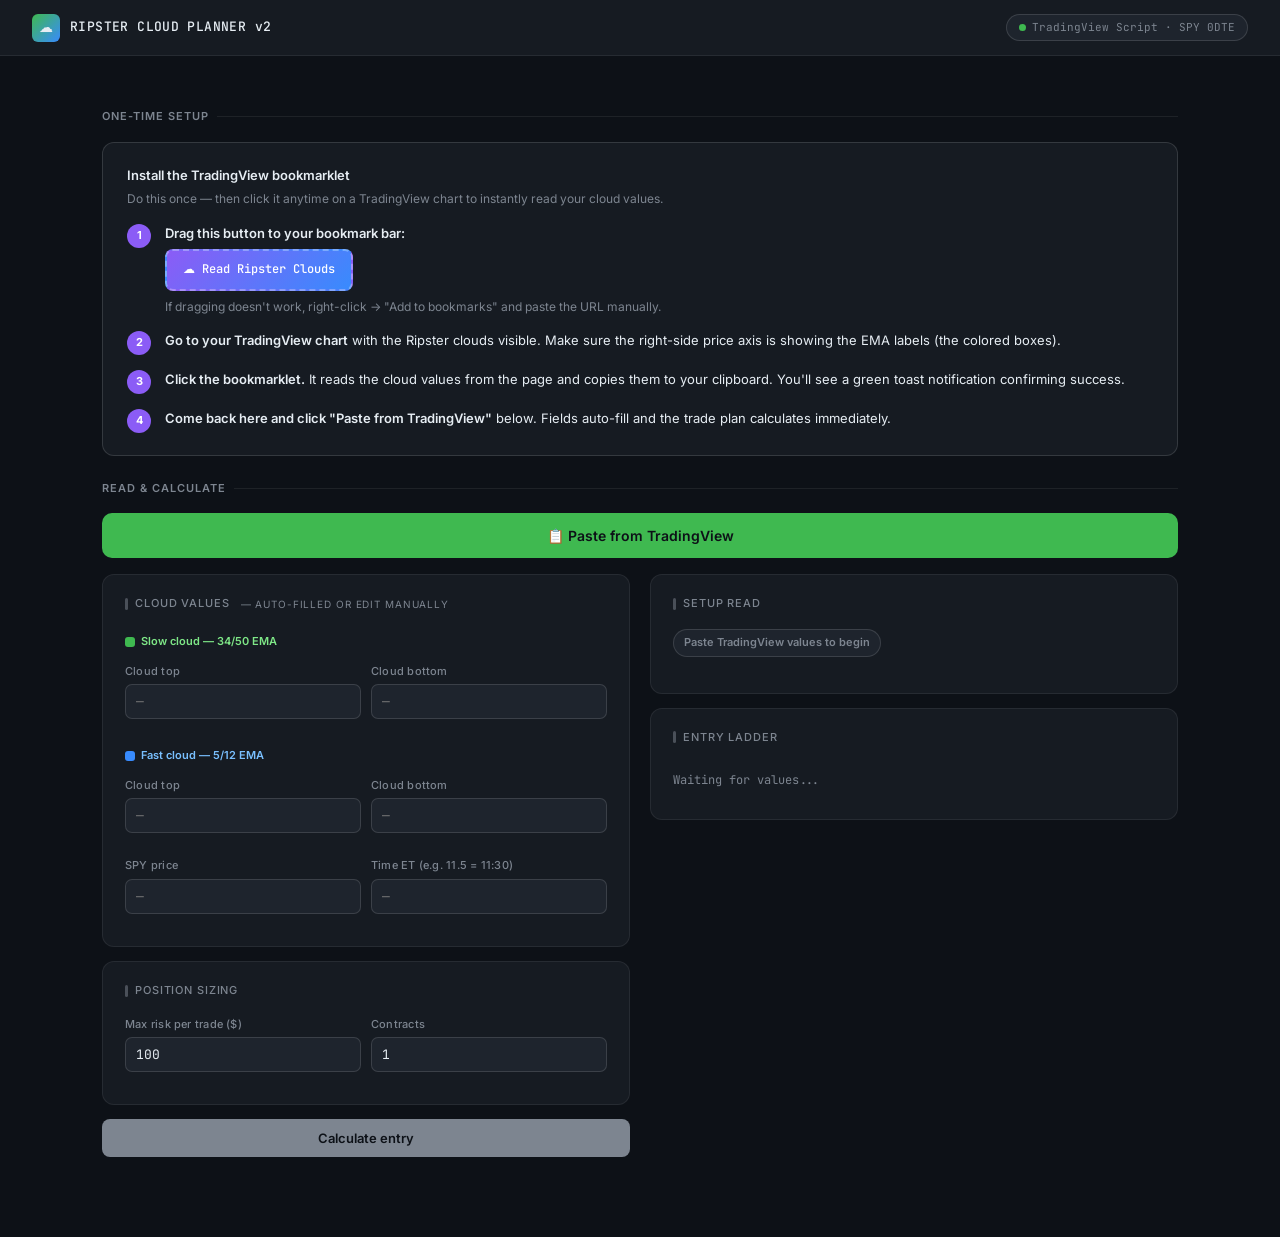
==== index.html @ 317e3c18 "Refactor into modular file structure - Extract CSS to assets/css/styles.css - Split JS into assets/j" ====
<!DOCTYPE html>
<html lang="en">
<head>
<meta charset="UTF-8">
<meta name="viewport" content="width=device-width, initial-scale=1.0">
<title>Ripster Cloud Planner v2</title>
<link href="https://fonts.googleapis.com/css2?family=Inter:wght@300;400;500;600&family=JetBrains+Mono:wght@400;500&display=swap" rel="stylesheet">
<link rel="stylesheet" href="assets/css/styles.css">
</head>
<body>

<header>
  <div class="logo">
    <div class="logo-mark">☁</div>
    RIPSTER CLOUD PLANNER v2
  </div>
  <div class="header-pill"><div class="live-dot"></div> TradingView Script · SPY 0DTE</div>
</header>

<div class="container">

  <!-- Direction banner -->
  <div class="dir-banner" id="dir-banner">
    <div class="dir-left">
      <div class="dir-icon" id="dir-icon"></div>
      <div>
        <div class="dir-title" id="dir-title"></div>
        <div class="dir-sub"   id="dir-sub"></div>
      </div>
    </div>
    <div class="dir-badges" id="dir-badges"></div>
  </div>

  <!-- ── Bookmarklet Setup ── -->
  <div class="section-head">One-time setup</div>

  <div class="setup-card">
    <div style="font-size:13px;font-weight:600;color:var(--text);margin-bottom:4px">Install the TradingView bookmarklet</div>
    <div style="font-size:12px;color:var(--muted)">Do this once — then click it anytime on a TradingView chart to instantly read your cloud values.</div>

    <div class="setup-steps">
      <div class="step">
        <div class="step-num">1</div>
        <div class="step-body">
          <strong>Drag this button to your bookmark bar:</strong><br>
          <a class="bookmarklet-btn" id="bookmarklet-link" href="#">
            ☁ Read Ripster Clouds
          </a>
          <div class="dim">If dragging doesn't work, right-click → "Add to bookmarks" and paste the URL manually.</div>
        </div>
      </div>
      <div class="step">
        <div class="step-num">2</div>
        <div class="step-body">
          <strong>Go to your TradingView chart</strong> with the Ripster clouds visible. Make sure the right-side price axis is showing the EMA labels (the colored boxes).
        </div>
      </div>
      <div class="step">
        <div class="step-num">3</div>
        <div class="step-body">
          <strong>Click the bookmarklet.</strong> It reads the cloud values from the page and copies them to your clipboard. You'll see a green toast notification confirming success.
        </div>
      </div>
      <div class="step">
        <div class="step-num">4</div>
        <div class="step-body">
          <strong>Come back here and click "Paste from TradingView"</strong> below. Fields auto-fill and the trade plan calculates immediately.
        </div>
      </div>
    </div>
  </div>

  <!-- ── Paste & Calculate ── -->
  <div class="section-head">Read &amp; calculate</div>

  <button class="paste-btn" id="paste-btn" onclick="pasteFromClipboard()">
    📋 Paste from TradingView
  </button>

  <div class="status-bar" id="status-bar">
    <span id="status-text"></span>
  </div>

  <div class="last-read" id="last-read">
    <div style="font-size:10px;font-weight:600;text-transform:uppercase;letter-spacing:.07em;color:var(--muted);margin-bottom:8px">Last read from TradingView</div>
    <div id="last-read-rows"></div>
  </div>

  <!-- ── Planner ── -->
  <div class="grid-2" style="align-items:start">
    <div>
      <div class="card">
        <div class="card-title">Cloud values <span style="font-size:10px;font-weight:400;color:var(--muted);margin-left:4px">— auto-filled or edit manually</span></div>

        <div class="cloud-pair">
          <div class="cloud-pair-label">
            <span class="swatch" id="slow-swatch" style="background:#3fb950"></span>
            <span id="slow-label" style="color:var(--green-txt);font-size:11px;font-weight:600">Slow cloud — 34/50 EMA</span>
          </div>
          <div class="field"><label>Cloud top</label><input type="number" id="slowTop" step="0.25" placeholder="—"></div>
          <div class="field"><label>Cloud bottom</label><input type="number" id="slowBot" step="0.25" placeholder="—"></div>
        </div>

        <div class="cloud-pair">
          <div class="cloud-pair-label">
            <span class="swatch" id="fast-swatch" style="background:#388bfd"></span>
            <span id="fast-label" style="color:var(--blue-txt);font-size:11px;font-weight:600">Fast cloud — 5/12 EMA</span>
          </div>
          <div class="field"><label>Cloud top</label><input type="number" id="fastTop" step="0.25" placeholder="—"></div>
          <div class="field"><label>Cloud bottom</label><input type="number" id="fastBot" step="0.25" placeholder="—"></div>
        </div>

        <div class="cloud-pair" style="margin-bottom:0">
          <div class="field"><label>SPY price</label><input type="number" id="spyPrice" step="0.01" placeholder="—"></div>
          <div class="field"><label>Time ET (e.g. 11.5 = 11:30)</label><input type="number" id="spyHour" step="0.5" min="9" max="16" placeholder="—"></div>
        </div>
      </div>

      <div class="card" style="margin-top:14px">
        <div class="card-title">Position sizing</div>
        <div class="cloud-pair" style="margin-bottom:0">
          <div class="field"><label>Max risk per trade ($)</label><input type="number" id="risk" value="100" step="10"></div>
          <div class="field"><label>Contracts</label><input type="number" id="contracts" value="1" min="1"></div>
        </div>
      </div>

      <button class="calc-btn" id="calc-btn" onclick="calc()" style="margin-top:14px;background:var(--muted);color:#0d1117">Calculate entry</button>
    </div>

    <div>
      <div class="card">
        <div class="card-title">Setup read</div>
        <div id="badges" style="display:flex;flex-wrap:wrap;gap:6px;margin-bottom:16px">
          <span class="badge bm">Paste TradingView values to begin</span>
        </div>
        <div id="signals"></div>
      </div>
      <div class="card" style="margin-top:14px">
        <div class="card-title">Entry ladder</div>
        <div id="ladder" class="ladder"><span style="color:var(--muted);font-size:12px">Waiting for values...</span></div>
      </div>
    </div>
  </div>

  <div id="output" class="hidden">
    <div class="section-head">Trade plan</div>
    <div class="grid-5" id="metrics"></div>
    <div class="card" style="margin-bottom:14px">
      <div class="card-title">Entry levels</div>
      <div style="overflow-x:auto">
        <table>
          <thead><tr><th>Setup</th><th>Strike</th><th>SPY entry ~</th><th>Hard stop</th><th>Target 1</th><th>Target 2</th></tr></thead>
          <tbody id="etbody"></tbody>
        </table>
      </div>
    </div>
    <div class="card"><div class="card-title">Stop loss &amp; exit rules</div><div id="stopRules"></div></div>
  </div>

</div>

<!-- planner.js must load before bookmarklet.js (bookmarklet calls populateAndCalc) -->
<script src="assets/js/planner.js"></script>
<script src="assets/js/bookmarklet.js"></script>
</body>
</html>
---- assets/css/styles.css ----
*, *::before, *::after { box-sizing: border-box; margin: 0; padding: 0; }
:root {
  --bg:#0d1117; --bg2:#161b22; --bg3:#1e242d;
  --border:rgba(255,255,255,0.07); --border2:rgba(255,255,255,0.13);
  --text:#e6edf3; --muted:#7d8590;
  --green:#3fb950; --green-dim:#1a3a22; --green-txt:#7ee787;
  --red:#f85149;   --red-dim:#3a1a1a;   --red-txt:#ff7b72;
  --amber:#d29922; --amber-dim:#332700; --amber-txt:#e3b341;
  --blue:#388bfd;  --blue-dim:#1a2a3a;  --blue-txt:#79c0ff;
  --purple:#8b5cf6; --purple-dim:#1e1a3a;
  --mono:'JetBrains Mono',monospace; --sans:'Inter',system-ui,sans-serif;
}
body { background:var(--bg); color:var(--text); font-family:var(--sans); font-size:14px; line-height:1.6; min-height:100vh; }

header { border-bottom:1px solid var(--border); padding:0 32px; height:56px; display:flex; align-items:center; justify-content:space-between; background:var(--bg2); position:sticky; top:0; z-index:10; }
.logo { display:flex; align-items:center; gap:10px; font-family:var(--mono); font-size:13px; font-weight:500; letter-spacing:.03em; }
.logo-mark { width:28px; height:28px; background:linear-gradient(135deg,var(--green),var(--blue)); border-radius:6px; display:flex; align-items:center; justify-content:center; font-size:14px; }
.header-pill { display:flex; align-items:center; gap:6px; background:var(--bg3); border:1px solid var(--border2); border-radius:20px; padding:4px 12px; font-size:11px; color:var(--muted); font-family:var(--mono); }
.live-dot { width:7px; height:7px; border-radius:50%; background:var(--green); animation:pulse 2s infinite; }
@keyframes pulse { 0%,100%{opacity:1} 50%{opacity:.4} }
@keyframes spin   { to { transform:rotate(360deg); } }

.container { max-width:1140px; margin:0 auto; padding:28px 32px 60px; }

/* ── Direction banner ── */
.dir-banner { border-radius:12px; padding:16px 22px; margin-bottom:20px; display:none; align-items:center; justify-content:space-between; gap:16px; flex-wrap:wrap; }
.dir-banner.bull { background:var(--green-dim); border:1px solid rgba(63,185,80,.25); }
.dir-banner.bear { background:var(--red-dim);   border:1px solid rgba(248,81,73,.25); }
.dir-banner.wait { background:var(--amber-dim); border:1px solid rgba(210,153,34,.25); }
.dir-left { display:flex; align-items:center; gap:14px; }
.dir-icon { font-size:32px; line-height:1; }
.dir-title { font-size:20px; font-weight:600; font-family:var(--mono); }
.dir-sub { font-size:12px; opacity:.8; margin-top:2px; }
.dir-badges { display:flex; flex-wrap:wrap; gap:6px; }

/* ── Bookmarklet setup card ── */
.setup-card { background:var(--bg2); border:1px solid var(--border2); border-radius:12px; padding:22px 24px; margin-bottom:20px; }
.setup-steps { display:flex; flex-direction:column; gap:14px; margin-top:14px; }
.step { display:flex; align-items:flex-start; gap:14px; }
.step-num { width:24px; height:24px; border-radius:50%; background:var(--purple); display:flex; align-items:center; justify-content:center; font-size:11px; font-weight:700; flex-shrink:0; margin-top:1px; color:#fff; }
.step-body { flex:1; font-size:13px; color:var(--text); line-height:1.6; }
.step-body strong { color:var(--text); font-weight:600; }
.step-body .dim { color:var(--muted); font-size:12px; }

/* Bookmarklet drag button */
.bookmarklet-btn {
  display:inline-flex; align-items:center; gap:8px;
  background:linear-gradient(135deg,var(--purple),var(--blue));
  color:#fff; padding:9px 16px; border-radius:8px;
  font-family:var(--mono); font-size:12px; font-weight:500;
  text-decoration:none; cursor:grab; border:2px dashed rgba(255,255,255,.3);
  transition:opacity .15s; margin:6px 0;
  user-select:none;
}
.bookmarklet-btn:hover { opacity:.85; }
.bookmarklet-btn:active { cursor:grabbing; }

/* Paste button */
.paste-btn { display:flex; align-items:center; justify-content:center; gap:10px; width:100%; padding:14px; border-radius:10px; border:none; cursor:pointer; font-family:var(--sans); font-size:14px; font-weight:600; background:var(--green); color:#0d1117; transition:opacity .15s, transform .1s; margin-bottom:16px; }
.paste-btn:hover { opacity:.88; }
.paste-btn:active { transform:scale(.98); }
.paste-btn.bear { background:var(--red); color:#fff; }

/* Status */
.status-bar { background:var(--bg2); border:1px solid var(--border); border-radius:10px; padding:12px 16px; margin-bottom:16px; display:none; align-items:center; gap:10px; font-size:13px; }
.ok { color:var(--green-txt); } .err { color:var(--red-txt); }

/* Last read display */
.last-read { display:none; background:var(--bg3); border:1px solid var(--border2); border-radius:10px; padding:12px 16px; margin-bottom:16px; font-family:var(--mono); font-size:12px; }
.last-read-row { display:flex; justify-content:space-between; align-items:center; padding:3px 0; border-bottom:1px solid var(--border); }
.last-read-row:last-child { border-bottom:none; }
.lr-label { color:var(--muted); font-size:11px; }
.lr-val { font-weight:500; }

/* Layout */
.section-head { font-size:11px; font-weight:600; text-transform:uppercase; letter-spacing:.09em; color:var(--muted); margin:24px 0 16px; display:flex; align-items:center; gap:8px; }
.section-head::after { content:''; flex:1; height:1px; background:var(--border); }
.grid-2 { display:grid; grid-template-columns:1fr 1fr; gap:20px; margin-bottom:20px; }
.grid-5 { display:grid; grid-template-columns:repeat(5,1fr); gap:12px; margin-bottom:20px; }
.cloud-pair { display:grid; grid-template-columns:1fr 1fr; gap:10px; margin-bottom:12px; }
.cloud-pair-label { grid-column:1/-1; font-size:11px; font-weight:600; padding:4px 0 2px; display:flex; align-items:center; gap:6px; }
.swatch { width:10px; height:10px; border-radius:3px; }

.card { background:var(--bg2); border:1px solid var(--border); border-radius:12px; padding:20px 22px; }
.card-title { font-size:11px; font-weight:500; text-transform:uppercase; letter-spacing:.08em; color:var(--muted); margin-bottom:16px; display:flex; align-items:center; gap:7px; }
.card-title::before { content:''; display:inline-block; width:3px; height:12px; border-radius:2px; background:currentColor; opacity:.5; }

.field { margin-bottom:12px; } .field:last-child { margin-bottom:0; }
label { display:block; font-size:11px; color:var(--muted); margin-bottom:4px; font-weight:500; letter-spacing:.02em; }
input[type=number] { width:100%; background:var(--bg3); border:1px solid var(--border2); border-radius:7px; color:var(--text); font-family:var(--mono); font-size:13px; padding:8px 10px; outline:none; transition:border-color .15s; -moz-appearance:textfield; }
input[type=number]::-webkit-inner-spin-button, input[type=number]::-webkit-outer-spin-button { -webkit-appearance:none; }
input[type=number]:focus { border-color:var(--blue); }
input[type=number].filled { border-color:var(--green); background:rgba(63,185,80,.07); }

.calc-btn { width:100%; padding:11px; border-radius:8px; border:none; cursor:pointer; font-family:var(--sans); font-size:13px; font-weight:600; transition:opacity .15s,transform .1s; margin-top:4px; }
.calc-btn:hover { opacity:.88; } .calc-btn:active { transform:scale(.98); }

.badge { display:inline-flex; align-items:center; gap:5px; padding:4px 10px; border-radius:20px; font-size:11px; font-weight:600; }
.bg { background:var(--green-dim); color:var(--green-txt); border:1px solid rgba(63,185,80,.2); }
.br { background:var(--red-dim); color:var(--red-txt); border:1px solid rgba(248,81,73,.2); }
.ba { background:var(--amber-dim); color:var(--amber-txt); border:1px solid rgba(210,153,34,.2); }
.bm { background:var(--bg3); color:var(--muted); border:1px solid var(--border2); }

.metric { background:var(--bg3); border:1px solid var(--border); border-radius:10px; padding:14px 16px; }
.metric-label { font-size:10px; font-weight:500; color:var(--muted); text-transform:uppercase; letter-spacing:.06em; margin-bottom:6px; }
.metric-value { font-size:22px; font-weight:600; font-family:var(--mono); }
.metric-sub { font-size:11px; color:var(--muted); margin-top:3px; }
.cg{color:var(--green-txt)} .cr{color:var(--red-txt)} .ca{color:var(--amber-txt)} .cm{color:var(--muted)}

.signal { display:flex; align-items:flex-start; gap:10px; padding:9px 0; border-bottom:1px solid var(--border); font-size:13px; }
.signal:last-child { border-bottom:none; padding-bottom:0; } .signal:first-child { padding-top:0; }
.sdot { width:7px; height:7px; border-radius:50%; flex-shrink:0; margin-top:5px; }

table { width:100%; border-collapse:collapse; font-size:13px; }
thead th { font-size:10px; font-weight:600; text-transform:uppercase; letter-spacing:.07em; color:var(--muted); text-align:left; padding:0 12px 10px; border-bottom:1px solid var(--border2); }
tbody td { padding:11px 12px; border-bottom:1px solid var(--border); }
tbody tr:last-child td { border-bottom:none; }
tbody tr:hover td { background:var(--bg3); }
.tm { font-family:var(--mono); font-size:12px; }

.ladder { font-family:var(--mono); font-size:12px; line-height:2.4; padding:4px 0; }
.lrow { display:flex; align-items:center; gap:12px; }
.lprice { min-width:60px; font-weight:500; }
.lband { flex:1; padding:3px 10px; border-radius:4px; font-size:11px; font-weight:500; }
.llabel { font-size:11px; color:var(--muted); white-space:nowrap; }
.ldiv { border:none; border-top:1px solid var(--border); margin:6px 0; }

.wait-box { background:var(--amber-dim); border:1px solid rgba(210,153,34,.25); border-radius:10px; padding:18px 20px; color:var(--amber-txt); font-size:13px; display:flex; gap:12px; align-items:flex-start; }
.hidden { display:none !important; }

@media(max-width:700px) { .container{padding:20px 16px 50px} .grid-2,.grid-5{grid-template-columns:1fr 1fr} }
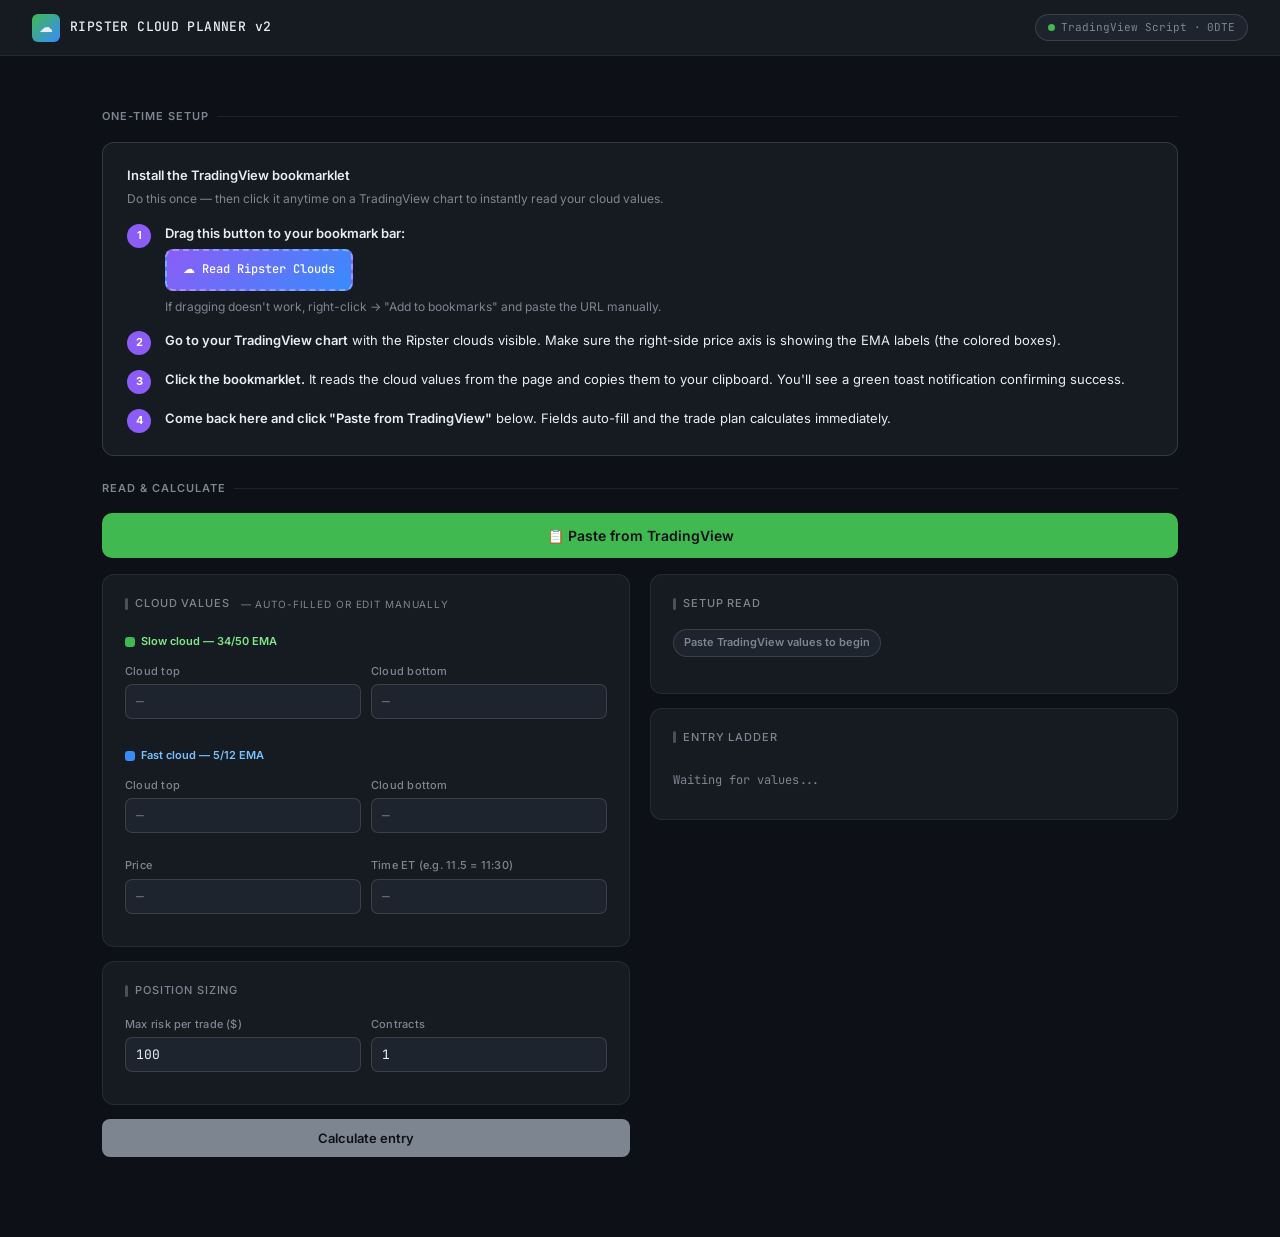
==== commit cd36eed3: "Make planner ticker-agnostic - Bookmarklet now reads ticker from chart.symbol() (falls back to URL p" ====
--- a/index.html
+++ b/index.html
@@ -14,7 +14,7 @@
     <div class="logo-mark">☁</div>
     RIPSTER CLOUD PLANNER v2
   </div>
-  <div class="header-pill"><div class="live-dot"></div> TradingView Script · SPY 0DTE</div>
+  <div class="header-pill"><div class="live-dot"></div> TradingView Script · <span id="header-ticker">0DTE</span></div>
 </header>
 
 <div class="container">
@@ -111,7 +111,7 @@
         </div>
 
         <div class="cloud-pair" style="margin-bottom:0">
-          <div class="field"><label>SPY price</label><input type="number" id="spyPrice" step="0.01" placeholder="—"></div>
+          <div class="field"><label id="price-label">Price</label><input type="number" id="spyPrice" step="0.01" placeholder="—"></div>
           <div class="field"><label>Time ET (e.g. 11.5 = 11:30)</label><input type="number" id="spyHour" step="0.5" min="9" max="16" placeholder="—"></div>
         </div>
       </div>
